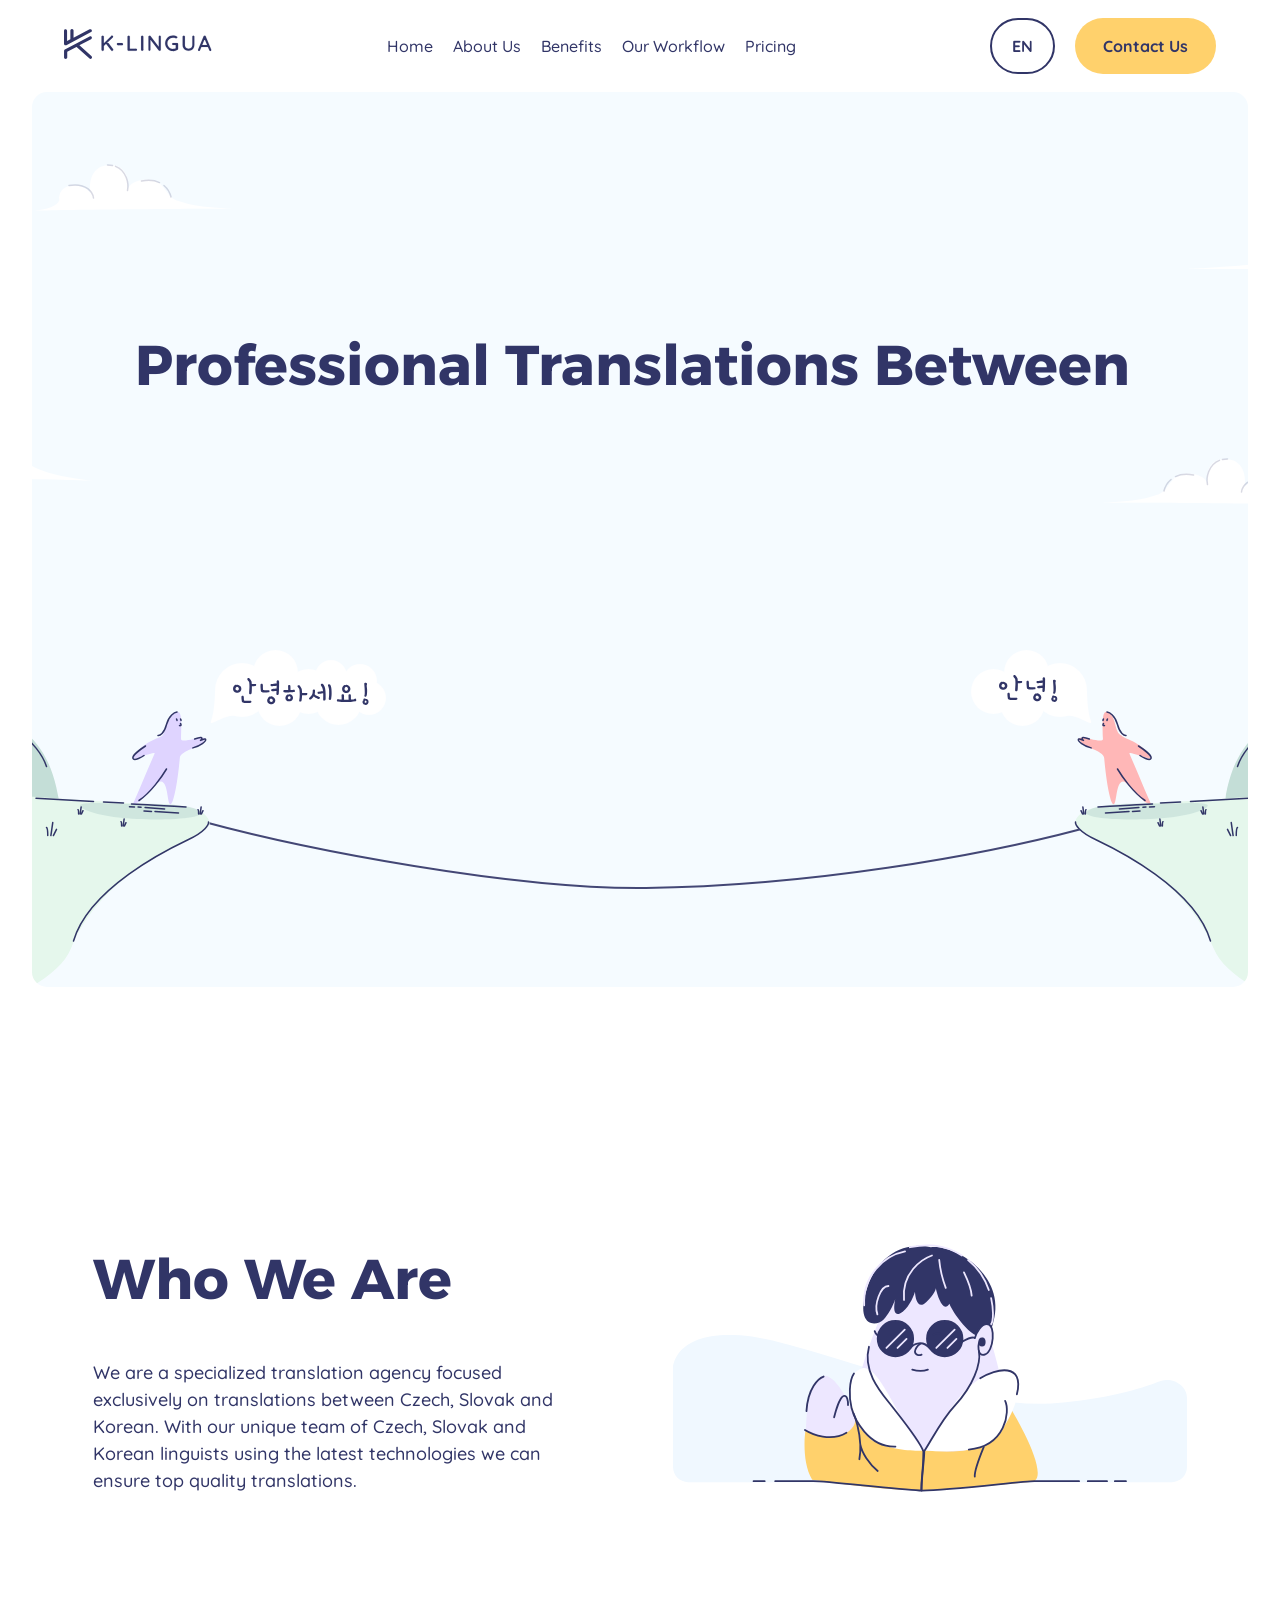
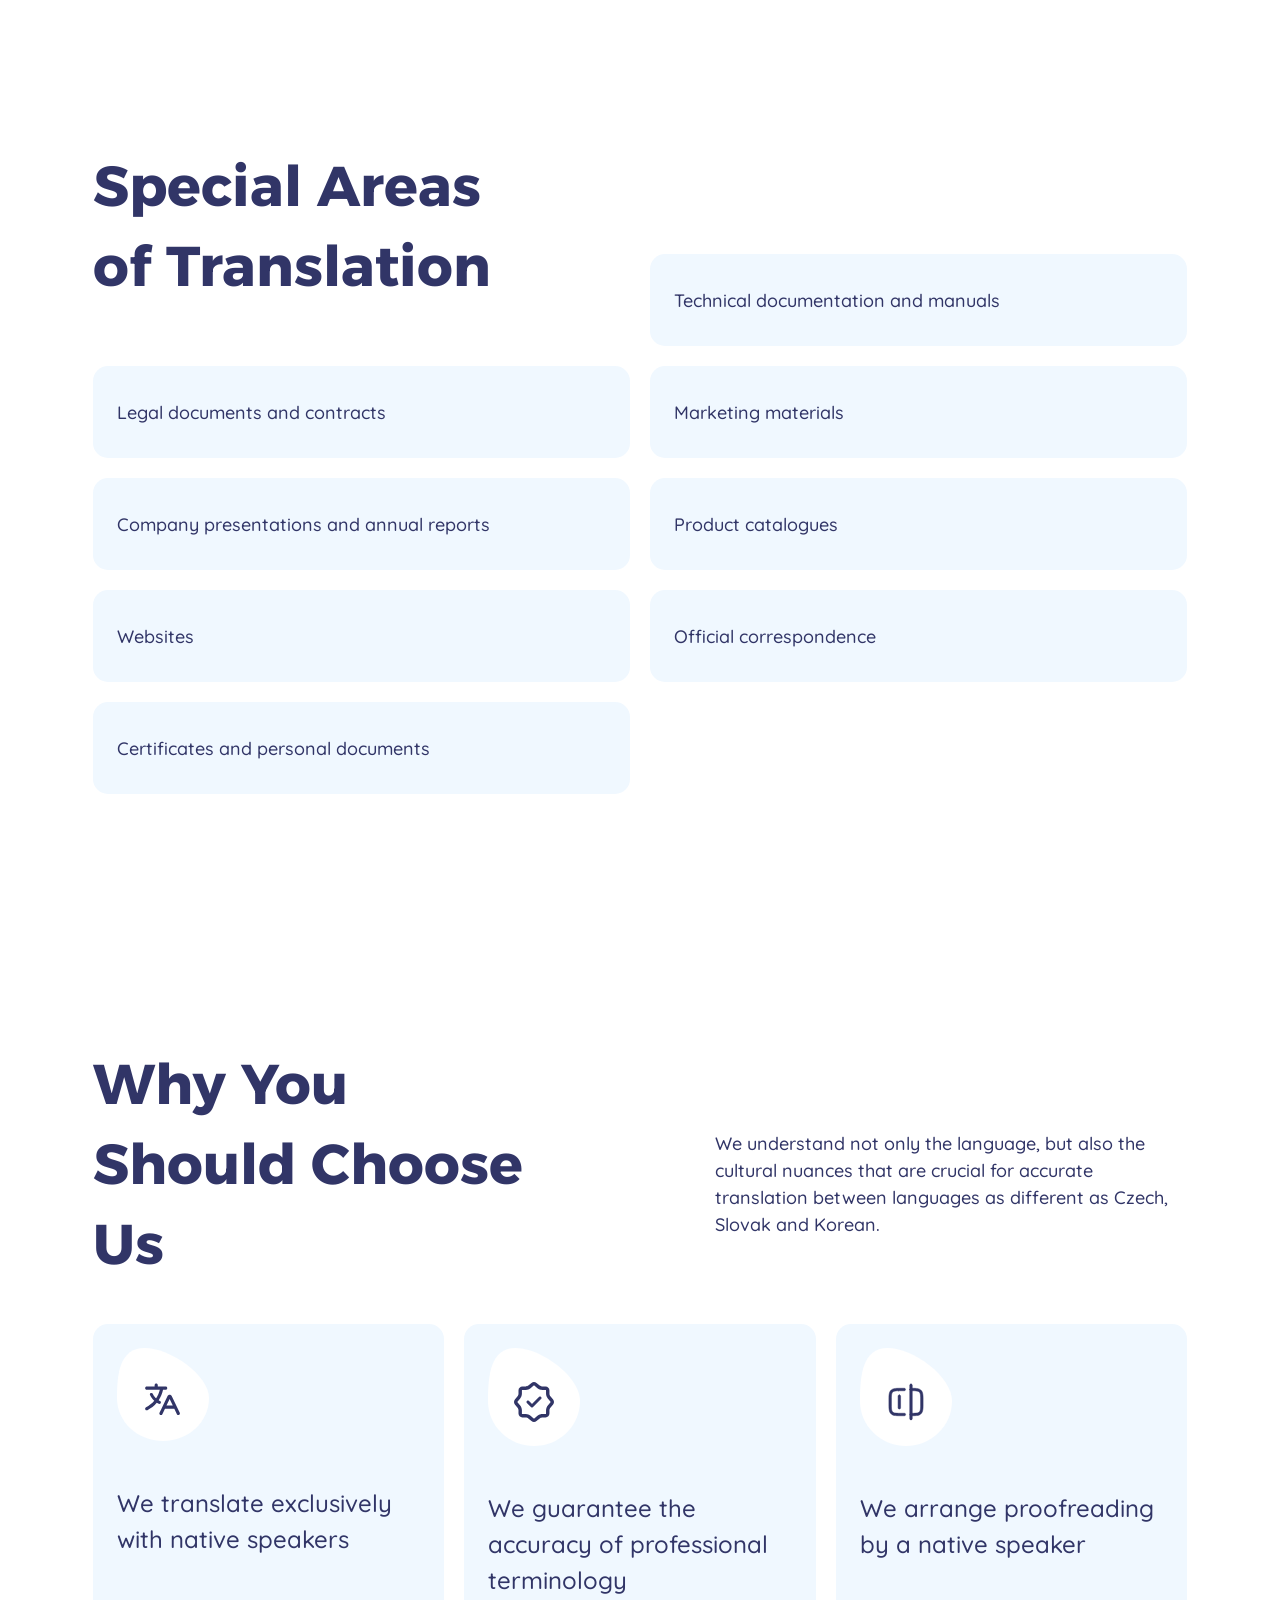
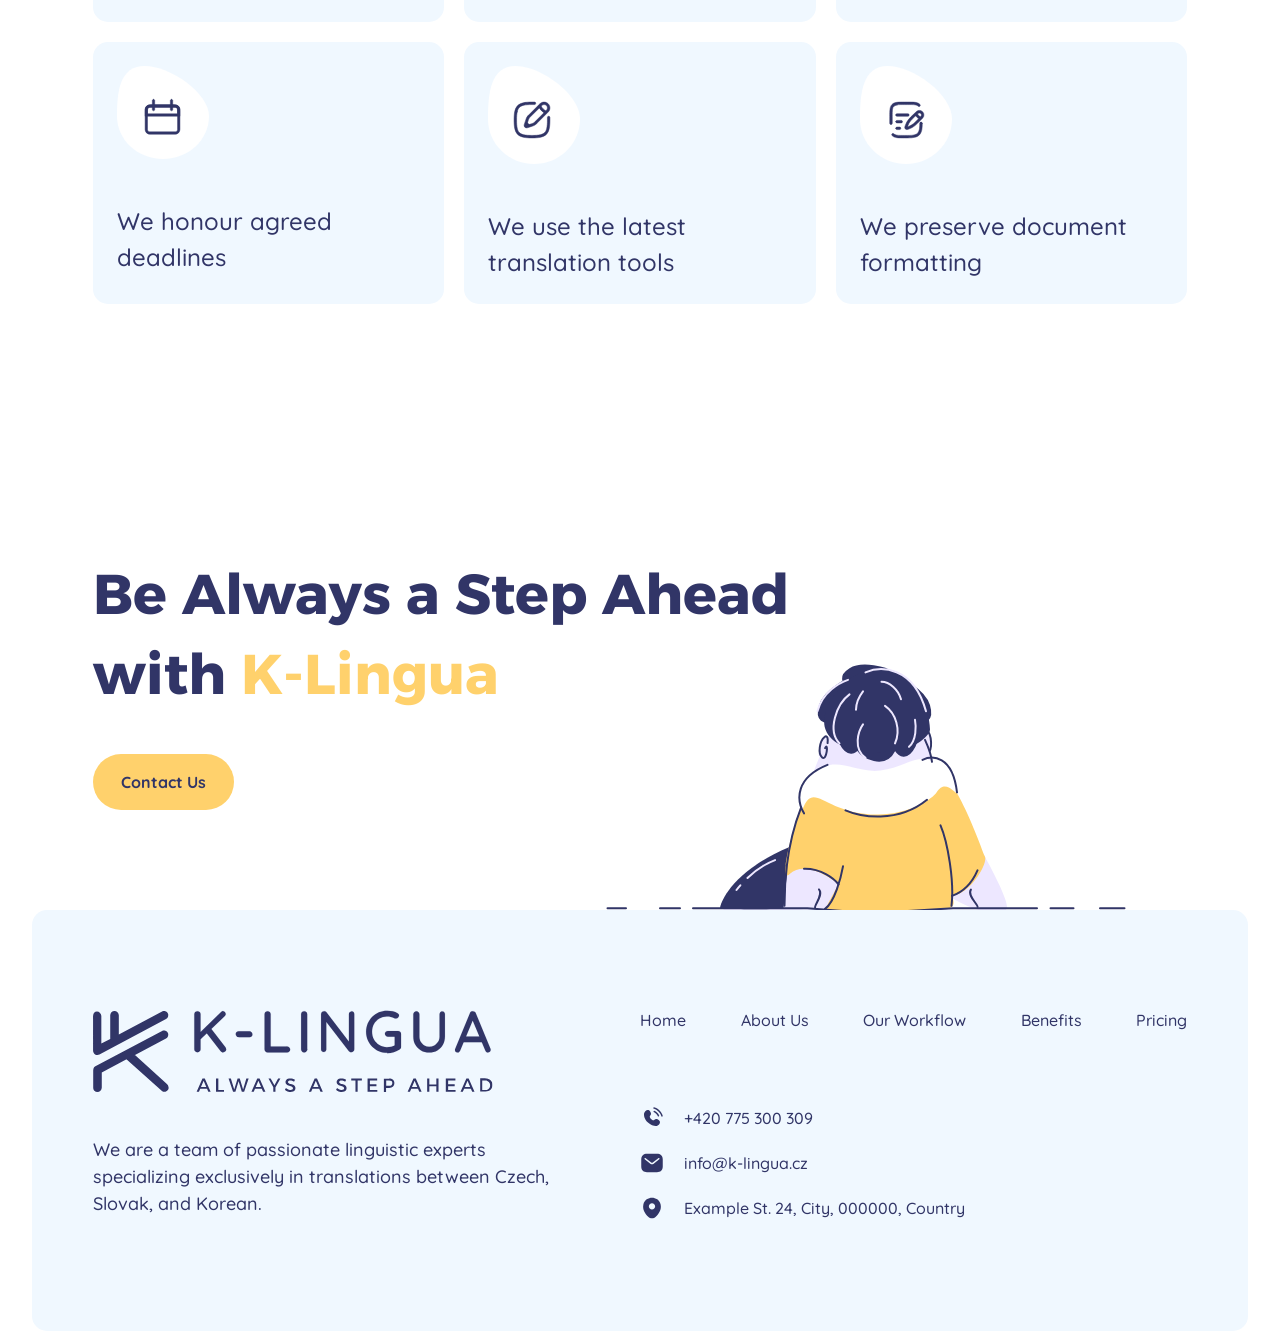
==== index.html @ 26749630 "added multilanguage support" ====
<!DOCTYPE html>
<html lang="en">
  <head>
    <meta charset="UTF-8" />
    <meta name="viewport" content="width=device-width, initial-scale=1.0" />
    <title>K-Lingua Korean translation</title>
    <link
      rel="apple-touch-icon"
      sizes="180x180"
      href="img/apple-touch-icon.png"
    />
    <link
      rel="icon"
      type="image/png"
      sizes="32x32"
      href="img/favicon-32x32.png"
    />
    <link
      rel="icon"
      type="image/png"
      sizes="16x16"
      href="img/favicon-16x16.png"
    />
    <link rel="stylesheet" href="styles/generalStyles.css" />
  </head>
  <body>
    <div class="menu" id="menu">
      <nav class="menu__nav nav">
        <ul class="nav__list">
          <li class="nav__item">
            <a
              href="index.html"
              class="nav__link link"
              data-ln="header-link__home"
              >Home</a
            >
          </li>
          <li class="nav__item">
            <a
              href="WhoAreWe.html"
              class="nav__link link"
              data-ln="header-link__about"
              >About Us</a
            >
          </li>
          <li class="nav__item">
            <a
              href="Benefits.html"
              class="nav__link link"
              data-ln="header-link__benefits"
              >Benefits</a
            >
          </li>
          <li class="nav__item">
            <a
              href="HowWeWork.html"
              class="nav__link link"
              data-ln="header-link__workflow"
              >Our Workflow</a
            >
          </li>
          <li class="nav__item">
            <a
              href="Prices.html"
              class="nav__link link"
              data-ln="header-link__pricing"
              >Pricing</a
            >
          </li>
        </ul>
        <button
          class="nav__button button button--primary button--contact"
          data-ln="btn-contact"
        >
          Contact Us
        </button>
      </nav>
    </div>
    <header class="header">
      <div class="header__container container">
        <a class="header__logo image" href="index.html">
          <img
            src="img/K-lingua_short.svg"
            alt="logo"
            class="header__logo-img img"
          />
        </a>
        <nav class="header__nav nav">
          <ul class="nav__list">
            <li class="nav__item">
              <a
                href="index.html"
                class="nav__link link"
                data-ln="header-link__home"
                >Home</a
              >
            </li>
            <li class="nav__item">
              <a
                href="WhoAreWe.html"
                class="nav__link link"
                data-ln="header-link__about"
                >About Us</a
              >
            </li>
            <li class="nav__item">
              <a
                href="Benefits.html"
                class="nav__link link"
                data-ln="header-link__benefits"
                >Benefits</a
              >
            </li>
            <li class="nav__item">
              <a
                href="HowWeWork.html"
                class="nav__link link"
                data-ln="header-link__workflow"
                >Our Workflow</a
              >
            </li>
            <li class="nav__item">
              <a
                href="Prices.html"
                class="nav__link link"
                data-ln="header-link__pricing"
                >Pricing</a
              >
            </li>
          </ul>
        </nav>
        <div class="header__buttons">
          <div class="header__lang">
            <img src="" alt="" class="header__lang-icon" />
            <button
              id="en"
              class="header__button button button--secondary header__lang-text"
            >
              CZ
            </button>
            <button
              id="cz"
              class="header__button button button--secondary header__lang-text"
            >
              EN
            </button>
          </div>
          <button
            class="header__button button button--primary button--contact"
            data-ln="btn-contact"
          >
            Contact Us
          </button>
          <div class="header__burger burger" id="open-menu"></div>
        </div>
      </div>
    </header>
    <div class="wrapper">
      <main class="wrapper__main main">
        <section class="section hero-section">
          <div class="section__container container hero-section__container">
            <div class="hero-section__text-block">
              <h1 class="section__headline hero-section__headline">
                <span class="hero-section__word" data-ln="home-page__hero-1">
                  Professional&nbsp;
                </span>
                <span class="hero-section__word" data-ln="home-page__hero-2">
                  Translations&nbsp;
                </span>
                <span class="hero-section__word" data-ln="home-page__hero-3">
                  Between&nbsp;
                </span>
                <span
                  class="hero-section__word highlight"
                  data-ln="home-page__hero-4"
                  >Czech,</span
                >&nbsp;
                <span
                  class="hero-section__word highlight"
                  data-ln="home-page__hero-5"
                  >Slovak,</span
                >&nbsp;
                <span
                  class="hero-section__word highlight"
                  data-ln="home-page__hero-6"
                  >English,</span
                >&nbsp;
                <span class="hero-section__word" data-ln="home-page__hero-7"
                  >and&nbsp;</span
                >
                <span
                  class="hero-section__word highlight"
                  data-ln="home-page__hero-8"
                  >Korean</span
                >
              </h1>
              <div class="hero-section__sub-block">
                <p
                  class="hero-section__text section__text"
                  data-ln="home-page__hero-subtitle"
                >
                  Lorem ipsum dolor sit amet. Lorem ipsum dolor sit amet. Lorem
                  ipsum dolor sit amet. Lorem ipsum dolor sit amet.
                </p>
                <button
                  class="hero-section__button button button--primary"
                  data-ln="home-page__start"
                >
                  Let's Start
                </button>
              </div>
            </div>
          </div>
        </section>
        <section class="section who-are-we-section">
          <div
            class="who-are-we-section__container section__container container"
          >
            <div class="who-are-we-section__text-block section__text-block">
              <h2
                class="section__headline who-are-we-section__headline"
                data-ln="home-page__whoarewe-headline"
              >
                Who We Are
              </h2>
              <p
                class="who-are-we-section__text section__text"
                data-ln="home-page__whoarewe-description"
              >
                We are a specialized translation agency focused exclusively on
                translations between Czech, Slovak and Korean. With our unique
                team of Czech, Slovak and Korean linguists using the latest
                technologies we can ensure top quality translations.
              </p>
            </div>
            <div class="who-are-we-section__image section__image image">
              <img
                src="img/whoarewe.svg"
                alt="who_are_we_icon"
                class="who-are-we-section__img img art"
              />
            </div>
          </div>
        </section>
        <section class="section services-section">
          <div class="services-section__container section__container container">
            <h2
              class="section__headline services-section__headline"
              data-ln="home-page__service-headline"
            >
              Special Areas
              <br />
              of Translation
            </h2>
            <div class="services-section__plate">
              <p
                class="services-section__text section__text"
                data-ln="home-page__service-1"
              >
                Technical documentation and manuals
              </p>
              <img
                src="img/arrow.svg"
                alt="arrow_icon"
                class="services-section__icon icon"
              />
            </div>
            <div class="services-section__plate">
              <p
                class="services-section__text section__text"
                data-ln="home-page__service-2"
              >
                Legal documents and contracts
              </p>
              <img
                src="img/arrow.svg"
                alt="arrow_icon"
                class="services-section__icon icon"
              />
            </div>
            <div class="services-section__plate">
              <p
                class="services-section__text section__text"
                data-ln="home-page__service-3"
              >
                Marketing materials
              </p>
              <img
                src="img/arrow.svg"
                alt="arrow_icon"
                class="services-section__icon icon"
              />
            </div>
            <div class="services-section__plate">
              <p
                class="services-section__text section__text"
                data-ln="home-page__service-4"
              >
                Company presentations and annual reports
              </p>
              <img
                src="img/arrow.svg"
                alt="arrow_icon"
                class="services-section__icon icon"
              />
            </div>
            <div class="services-section__plate">
              <p
                class="services-section__text section__text"
                data-ln="home-page__service-5"
              >
                Product catalogues
              </p>
              <img
                src="img/arrow.svg"
                alt="arrow_icon"
                class="services-section__icon icon"
              />
            </div>
            <div class="services-section__plate">
              <p
                class="services-section__text section__text"
                data-ln="home-page__service-6"
              >
                Websites
              </p>
              <img
                src="img/arrow.svg"
                alt="arrow_icon"
                class="services-section__icon icon"
              />
            </div>
            <div class="services-section__plate">
              <p
                class="services-section__text section__text"
                data-ln="home-page__service-7"
              >
                Official correspondence
              </p>
              <img
                src="img/arrow.svg"
                alt="arrow_icon"
                class="services-section__icon icon"
              />
            </div>
            <div class="services-section__plate">
              <p
                class="services-section__text section__text"
                data-ln="home-page__service-8"
              >
                Certificates and personal documents
              </p>
              <img
                src="img/arrow.svg"
                alt="arrow_icon"
                class="services-section__icon icon"
              />
            </div>
          </div>
        </section>
        <section class="why-us-section section">
          <div class="why-us-section__container section__container container">
            <div class="section__text-block why-us-section__text-block">
              <h2
                class="section__headline why-us-section__headline"
                data-ln="home-page__why-headline"
              >
                Why You Should Choose Us
              </h2>
              <p
                class="section__text why-us-section__text"
                data-ln="home-page__why-description"
              >
                We understand not only the language, but also the cultural
                nuances that are crucial for accurate translation between
                languages as different as Czech, Slovak and Korean.
              </p>
            </div>
            <div class="why-us-section__grid">
              <div class="why-us-section__block">
                <div class="why-us-section__image image icon">
                  <img
                    src="img/translate_icon.svg"
                    alt="translate_icon"
                    class="why-us-section__img img"
                  />
                </div>
                <p
                  class="why-us-section__text section__text"
                  data-ln="home-page__why-1"
                >
                  We translate exclusively with native speakers
                </p>
              </div>
              <div class="why-us-section__block">
                <div class="why-us-section__image image icon">
                  <img
                    src="img/guarantee_icon.svg"
                    alt="guarantee_icon"
                    class="why-us-section__img img"
                  />
                </div>
                <p
                  class="why-us-section__text section__text"
                  data-ln="home-page__why-2"
                >
                  We guarantee the accuracy of professional terminology
                </p>
              </div>
              <div class="why-us-section__block">
                <div class="why-us-section__image image icon">
                  <img
                    src="img/proof_icon.svg"
                    alt="proof_icon"
                    class="why-us-section__img img"
                  />
                </div>
                <p
                  class="why-us-section__text section__text"
                  data-ln="home-page__why-3"
                >
                  We arrange proofreading by a native speaker
                </p>
              </div>
              <div class="why-us-section__block">
                <div class="why-us-section__image image icon">
                  <img
                    src="img/deadlines_icon.svg"
                    alt="deadlines_icon"
                    class="why-us-section__img img"
                  />
                </div>
                <p
                  class="why-us-section__text section__text"
                  data-ln="home-page__why-4"
                >
                  We honour agreed deadlines
                </p>
              </div>
              <div class="why-us-section__block">
                <div class="why-us-section__image image icon">
                  <img
                    src="img/tools_icon.svg"
                    alt="tools_icon"
                    class="why-us-section__img img"
                  />
                </div>
                <p
                  class="why-us-section__text section__text"
                  data-ln="home-page__why-5"
                >
                  We use the latest translation tools
                </p>
              </div>
              <div class="why-us-section__block">
                <div class="why-us-section__image image icon">
                  <img
                    src="img/formatting_icon.svg"
                    alt="formatting_icon"
                    class="why-us-section__img img"
                  />
                </div>
                <p
                  class="why-us-section__text section__text"
                  data-ln="home-page__why-6"
                >
                  We preserve document formatting
                </p>
              </div>
            </div>
          </div>
        </section>
        <section class="above-footer-section section">
          <div
            class="above-footer-section__container section__container container"
          >
            <div class="above-footer-section__text-block">
              <h2
                class="above-footer-section__headline section__headline"
                data-ln="footer-headline"
              >
                Be Always a Step Ahead with
                <span class="text-highlight">K-Lingua</span>
              </h2>
              <div class="above-footer-section__buttons">
                <button
                  class="above-footer-section__button button button--primary button--contact"
                  data-ln="btn-contact"
                >
                  Contact Us
                </button>
                <!-- <button class="above-footer-section__button button button--secondary">Get free translation quote</button> -->
              </div>
            </div>
          </div>
        </section>
      </main>
      <footer class="wrapper__footer footer">
        <div class="footer__guy image">
          <img
            src="img/footer_guy.svg"
            alt="footer_guy_icon"
            class="footer__guy-img img"
          />
        </div>
        <div class="footer__container container">
          <div class="footer__logo image">
            <img
              src="img/K-lingua_h_full.svg"
              alt="logo"
              class="footer__logo-img img"
            />
          </div>
          <div class="footer__nav">
            <a
              href="index.html"
              class="footer__link link"
              data-ln="header-link__home"
              >Home</a
            >
            <a
              href="WhoAreWe.html"
              class="footer__link link"
              data-ln="header-link__about"
              >About Us</a
            >
            <a
              href="HowWeWork.html"
              class="footer__link link"
              data-ln="header-link__workflow"
              >Our Workflow</a
            >
            <a
              href="Benefits.html"
              class="footer__link link"
              data-ln="header-link__benefits"
              >Benefits</a
            >
            <a
              href="Prices.html"
              class="footer__link link"
              data-ln="header-link__pricing"
              >Pricing</a
            >
          </div>
          <div class="footer__text-block">
            <p class="footer__text section__text" data-ln="footer__description">
              We are a team of passionate linguistic experts specializing
              exclusively in translations between Czech, Slovak, and Korean.
            </p>
          </div>
          <div class="footer__info">
            <a href="tel:+420775300309" class="footer__info-link link">
              <div class="footer__info-icon icon">
                <img
                  src="img/phone.svg"
                  alt="phone_icon"
                  class="footer__info-icon-img img"
                />
              </div>
              +420 775 300 309
            </a>
            <a href="mailto:info@k-lingua.cz" class="footer__info-link link">
              <div class="footer__info-icon icon">
                <img
                  src="img/email.svg"
                  alt="email_icon"
                  class="footer__info-icon-img img"
                />
              </div>
              info@k-lingua.cz
            </a>
            <a href="#" class="footer__info-link link">
              <div class="footer__info-icon icon">
                <img
                  src="img/location.svg"
                  alt="location_icon"
                  class="footer__info-icon-img img"
                />
              </div>
              <span data-ln="footer__address">
                Example St. 24, City, 000000, Country
              </span>
            </a>
          </div>
        </div>
      </footer>
    </div>
    <script src="./scripts/languages.js" defer type="module"></script>
    <script src="./scripts/menu.js" defer></script>
    <script src="./scripts/scroll.js" defer></script>
    <script src="./scripts/animations.js" defer></script>
    <script src="./scripts/typing.js" defer></script>
  </body>
</html>
---- styles/generalStyles.css ----
@import url("https://fonts.googleapis.com/css2?family=Alexandria:wght@100..900&family=Quicksand:wght@300..700&display=swap");
* {
  box-sizing: border-box;
  margin: 0;
  padding: 0;
}

.wrapper {
  overflow-x: hidden;
}

html, body {
  scroll-behavior: smooth;
  font-family: "Quicksand", sans-serif;
  font-weight: 500;
}

a {
  color: #313567;
  text-decoration: none;
}
a:visited {
  color: #313567;
}

h1, h2, h3, h4, p {
  color: #313567;
}

@keyframes animateBlock {
  to {
    opacity: 1;
    transform: translateY(0);
  }
}
@keyframes animateText {
  to {
    opacity: 1;
    transform: translateY(0);
  }
}
.animated {
  animation: animateBlock 800ms forwards;
}

.animatedText {
  animation: animateText 1s forwards;
}

.hero-section__headline {
  display: flex;
  flex-wrap: wrap;
  justify-content: center;
}

.hero-section__word {
  display: block;
  opacity: 0;
  transform: translateY(-150%);
}

.main {
  max-width: 95%;
  margin: 0 auto;
  overflow: hidden;
}
@media (min-width: 2000px) {
  .main {
    max-width: 1800px;
  }
}

.icon {
  display: flex;
  justify-content: center;
  align-items: center;
}

.image {
  display: block;
}

.img {
  width: 100%;
}

.container {
  width: 77%;
  height: 100%;
  margin: 0 auto;
  display: flex;
  flex-wrap: wrap;
}
@media (max-width: 1440px) {
  .container {
    width: 90%;
  }
}

.text-highlight {
  color: #FFD16C;
}

.header {
  position: sticky;
  top: 0;
  left: 0;
  background-color: white;
  height: 92px;
  margin: 0 auto;
  width: 100%;
  border-radius: 15px;
  z-index: 9999;
}
.header__logo {
  max-width: 148px;
}
.header__container {
  justify-content: space-between;
  align-items: center;
}
@media (min-width: 2000px) {
  .header__container {
    max-width: 1400px;
  }
}
@media (max-width: 1099px) {
  .header__button {
    display: none;
  }
}
.header__buttons {
  display: flex;
  align-items: center;
  gap: 20px;
}
.header__lang {
  display: flex;
  align-items: center;
  gap: 20px;
}
.header__lang-text {
  display: none;
}
.header__lang #en, .header__lang #cz {
  padding: 0 20px;
}
.header__lang .current {
  display: block;
}

.burger {
  display: none;
  transition: all 250ms ease-in-out;
}
@media (max-width: 1099px) {
  .burger {
    position: relative;
    display: block;
    background-color: #313567;
    height: 3px;
    width: 30px;
    border-radius: 15px;
  }
  .burger:hover {
    cursor: pointer;
  }
  .burger::after {
    content: "";
    display: block;
    position: absolute;
    border-radius: 15px;
    background-color: #313567;
    height: 3px;
    width: 16px;
    bottom: -12px;
    right: 0;
  }
  .burger::before {
    content: "";
    display: block;
    position: absolute;
    border-radius: 15px;
    background-color: #313567;
    height: 3px;
    width: 24px;
    top: -12px;
    right: 0;
  }
}

.open-burger {
  transform: rotate(45deg);
}
.open-burger::after {
  content: "";
  display: block;
  position: static;
  background-color: #313567;
  height: 3px;
  width: 30px;
  transform: rotate(90deg);
}
.open-burger::before {
  content: none;
}

.link {
  font-family: "Quicksand", sans-serif;
  font-weight: 500;
  font-size: 1rem;
}

.nav__list {
  list-style: none;
  display: flex;
  justify-content: space-between;
}
.nav__item:not(:first-child) {
  margin-left: 48px;
}
@media (max-width: 1280px) and (min-width: 1100px) {
  .nav__item:not(:first-child) {
    margin-left: 20px;
  }
}
.nav__link {
  display: block;
  position: relative;
  transition: all 300ms ease-in-out;
}
.nav__link:hover {
  transform: scale(1.1);
}
.nav__link:hover::after {
  content: "";
  position: absolute;
  display: block;
  bottom: -6px;
  left: 50%;
  transform: translateX(-50%);
  width: 3px;
  height: 3px;
  border-radius: 100%;
  background-color: #313567;
  opacity: 1;
  transform: translateY(0);
}
.nav__link::after {
  content: "";
  position: absolute;
  display: block;
  bottom: -6px;
  left: 50%;
  transform: translateX(-50%);
  width: 3px;
  height: 3px;
  border-radius: 100%;
  background-color: #313567;
  opacity: 0;
  transform: translateY(150%);
  transition: all 300ms ease-in-out;
}
@media (max-width: 1099px) {
  .nav {
    display: none;
  }
}

.toggle {
  background-color: #F0F8FF;
  height: 56px;
  display: flex;
  border-radius: 56px;
}
.toggle__option {
  position: relative;
  display: flex;
  justify-content: center;
  align-items: center;
  padding: 0 24px;
}
.toggle__option--selected::after {
  content: "";
  position: absolute;
  border-radius: 56px;
  z-index: 0;
  top: 0;
  width: 0;
  display: block;
  width: 100%;
  height: 100%;
  background-color: #313567;
  animation: toggleAnimation 200ms ease-in-out 1;
}
.toggle__text {
  color: #313567;
  font-family: "Quicksand", sans-serif;
  font-size: 1rem;
  font-weight: 500;
  transition: all 210ms ease;
}
.toggle__option--selected .toggle__text {
  position: relative;
  color: white;
  z-index: 2;
}

@keyframes toggleAnimation {
  0% {
    opacity: 0;
    transform: scale(0);
  }
  100% {
    opacity: 1;
    transform: scale(1);
  }
}
.button {
  height: 56px;
  border-style: none;
  border-radius: 30px;
  padding: 0 56px;
  font-size: 1rem;
  font-family: "Quicksand", sans-serif;
  font-weight: 800;
  transition: all 200ms ease-in-out;
  color: #313567;
}
@media (max-width: 1280px) and (min-width: 1100px) {
  .button {
    padding: 0 28px;
  }
}
.button--primary {
  background: #FFD16C;
}
.button--secondary {
  background: transparent;
  border: solid #313567 2px;
}
.button:hover {
  background-color: #313567;
  color: #FFD16C;
  cursor: pointer;
  transform: scale(1.05);
}
.button:active {
  background-color: #313567;
  color: #FFD16C;
  transform: scale(0.95);
}
.button--third {
  background: #313567;
  color: white;
}
.button--third:hover {
  background-color: #FFD16C;
  color: #313567;
  cursor: pointer;
  transform: scale(1.05);
}

.menu {
  position: fixed;
  overflow-x: hidden;
  display: none;
  visibility: hidden;
  z-index: 1100;
  width: 100vw;
  height: 100vh;
  top: 0;
  left: 0;
  opacity: 0;
  background-color: white;
  transition: all 500ms ease-in-out;
}
.menu__header {
  position: relative;
  z-index: 999;
}
@media (max-width: 1099px) {
  .menu {
    display: block;
  }
}
.menu .nav {
  transform: translateY(-150%);
  box-sizing: border-box;
  padding: 100px 0 100px 0;
  display: flex;
  flex-direction: column;
  justify-content: space-between;
  margin: 0 auto;
  max-width: 90%;
  height: 100%;
  opacity: 0;
  background-color: white;
  transition: all 1s ease-in-out;
}
.menu .nav__list {
  display: flex;
  flex-direction: column;
  align-items: center;
  justify-content: space-evenly;
  height: 100%;
}
.menu .nav__item {
  margin: 0;
}
.menu .nav__link {
  font-size: 1.5rem;
}
.menu .nav__button {
  font-size: 1.5rem;
  height: 80px;
  border-radius: 80px;
}

.close-burger {
  position: relative;
  transform: rotate(0);
}
.close-burger::after {
  content: "";
  display: block;
  position: absolute;
  background-color: #313567;
  height: 3px;
  width: 16px;
  bottom: -12px;
  right: 0;
  transform: rotate(0);
}
.close-burger::before {
  content: "";
  display: block;
  position: absolute;
  background-color: #313567;
  height: 3px;
  width: 24px;
  top: -12px;
  right: 0;
}

.section {
  position: relative;
  transform: translateY(15%);
  opacity: 0;
}
.section__text-block {
  max-width: 480px;
}
@media (max-width: 1099px) {
  .section__text-block {
    max-width: 100%;
    text-align: center;
  }
}
.section__headline {
  font-size: 3.5rem;
  font-family: "Alexandria", sans-serif;
  margin-bottom: 40px;
  line-height: 5rem;
}
@media (max-width: 768px) {
  .section__headline {
    font-size: 2.25rem;
    line-height: 3rem;
  }
}
.section__text {
  font-size: 1.125rem;
  font-family: "Quicksand", sans-serif;
  font-weight: 500;
  line-height: 1.6875rem;
}
.section__container {
  justify-content: space-between;
  flex-wrap: nowrap;
}
.section:not(:first-child) {
  margin-top: 250px;
}
@media (max-width: 768px) {
  .section:not(:first-child) {
    margin-top: 100px;
  }
}
.section__list {
  list-style: none;
  margin-top: 40px;
  margin-left: 40px;
}
.section__item {
  position: relative;
  font-family: "Quicksand", sans-serif;
  font-size: 1.125rem;
  color: #313567;
  font-weight: 500;
  line-height: 1.6875rem;
  transition: all 200ms ease-in-out;
}
.section__item:not(:last-child) {
  margin-bottom: 1.125rem;
}
.section__item::before {
  content: "";
  display: block;
  width: 24px;
  height: 24px;
  position: absolute;
  left: 0;
  top: 0;
  transform: translateX(-200%);
  background: url("../img/bullet-point-circle.svg") center no-repeat;
}
.section__item:hover {
  color: #A26CFF;
}
.section__item:hover::before {
  content: "";
  background: url("../img/bullet-point-triangle.svg") center no-repeat;
}
.section__headline--s {
  font-size: 2rem;
  line-height: 3rem;
}

.highlight {
  background-color: #FFF1D2;
  border-radius: 15px;
  padding: 0 15px;
}

.hero-section {
  background: url("../img/intro__banner.svg") center no-repeat;
  height: 895px;
  border-radius: 15px;
}
@media (max-width: 768px) {
  .hero-section {
    background: url("../img/intro__banner_mobile.svg") center no-repeat;
    height: 780px;
  }
}
.hero-section--subpage {
  background: url("../img/sub__banner.svg") center no-repeat;
  height: 478px;
}
@media (max-width: 768px) {
  .hero-section--subpage {
    background: url("../img/sub__banner_mobile.svg") center no-repeat;
  }
}
.hero-section--subpage .container {
  justify-content: center;
  align-items: center;
}
.hero-section__sub-block {
  transform: translateY(50%);
  opacity: 0;
}
.hero-section__subtitle {
  font-size: 1rem;
  line-height: 5rem;
  font-family: "Alexandria", sans-serif;
  font-weight: 700;
  color: #A7ABD3;
}
@media (max-width: 768px) {
  .hero-section__subtitle {
    line-height: 3rem;
  }
}
.hero-section__text-block {
  text-align: center;
  display: flex;
  flex-direction: column;
  align-items: center;
}
@media (max-width: 768px) {
  .hero-section__text-block {
    margin-top: 40px;
  }
}
.hero-section__text {
  display: block;
  width: 730px;
}
@media (max-width: 768px) {
  .hero-section__text {
    width: 100%;
  }
}
.hero-section__container {
  flex-direction: column;
  justify-content: center;
  align-items: center;
}
@media (max-width: 768px) {
  .hero-section__container {
    justify-content: flex-start;
  }
}
.hero-section__button {
  margin-top: 40px;
}

.who-are-we-section .section__headline {
  white-space: nowrap;
}
.who-are-we-section__container {
  align-items: center;
}
@media (max-width: 1099px) {
  .who-are-we-section__container {
    justify-content: center;
    flex-wrap: wrap;
  }
}
@media (max-width: 1099px) {
  .who-are-we-section__text-block {
    margin-bottom: 40px;
  }
}
.who-are-we-section__image {
  margin-left: 100px;
}
@media (max-width: 1099px) {
  .who-are-we-section__image {
    margin-left: 0;
  }
}

.services-section__container {
  display: grid;
  grid-template-columns: repeat(3, 1fr);
  align-items: end;
  gap: 20px;
}
@media (max-width: 1280px) and (min-width: 1100px) {
  .services-section__container {
    grid-template-columns: repeat(2, 1fr);
  }
}
@media (max-width: 1099px) {
  .services-section__container {
    grid-template-columns: repeat(1, 1fr);
  }
}
.services-section__headline {
  width: 480px;
}
@media (max-width: 1099px) {
  .services-section__headline {
    width: 100%;
    text-align: center;
  }
}
.services-section__icon {
  opacity: 0;
  transform: translateX(-50%);
  transition: all 200ms ease-in-out;
}
.services-section__plate {
  display: flex;
  box-sizing: border-box;
  justify-content: space-between;
  align-items: center;
  height: 92px;
  background-color: #F0F8FF;
  padding: 0 24px;
  border-radius: 15px;
  transition: all 200ms ease-in-out;
}
.services-section__plate:hover {
  transform: scaleX(1.05);
  background-color: #FFD16C;
}
.services-section__plate:hover .icon {
  transform: translateX(0);
  opacity: 1;
}

.why-us-section__container {
  flex-direction: column;
}
@media (max-width: 1099px) {
  .why-us-section__container {
    justify-content: center;
    align-items: center;
  }
}
.why-us-section__text-block {
  display: grid;
  grid-template-columns: repeat(2, 1fr);
  max-width: 100%;
  gap: 150px;
  align-items: center;
}
@media (max-width: 1099px) {
  .why-us-section__text-block {
    grid-template-columns: repeat(1, 1fr);
    gap: 0;
    margin-bottom: 40px;
  }
}
.why-us-section__grid {
  display: grid;
  gap: 20px;
  grid-template-columns: repeat(3, 1fr);
}
@media (max-width: 1099px) {
  .why-us-section__grid {
    grid-template-columns: repeat(1, 1fr);
  }
}
.why-us-section__block {
  box-sizing: border-box;
  border-radius: 15px;
  background-color: #F0F8FF;
  padding: 24px;
  transition: all 200ms ease-in-out;
}
.why-us-section__block:hover {
  transform: scale(1.05);
}
.why-us-section__block .why-us-section__text {
  font-size: 1.5rem;
  line-height: 2.25rem;
  margin-top: 40px;
}
.why-us-section .icon {
  width: 92px;
}

.above-footer-section {
  margin-bottom: 100px;
}
@media (max-width: 768px) {
  .above-footer-section {
    margin-bottom: 250px;
  }
}
.above-footer-section__text-block {
  width: 730px;
}
@media (max-width: 768px) {
  .above-footer-section__text-block {
    text-align: center;
  }
}
.above-footer-section__buttons {
  display: flex;
}
@media (max-width: 768px) {
  .above-footer-section__buttons {
    flex-direction: column;
    justify-content: center;
    align-items: center;
  }
}
.above-footer-section__button:not(:first-child) {
  margin-left: 24px;
}
@media (max-width: 768px) {
  .above-footer-section__button:not(:first-child) {
    margin-left: 0;
    margin-top: 24px;
  }
}

.footer {
  position: relative;
  background-color: #F0F8FF;
  margin: 0 auto;
  max-width: 95%;
  border-radius: 15px;
}
@media (min-width: 2000px) {
  .footer {
    max-width: 1800px;
  }
}
.footer__guy {
  position: absolute;
  right: 10%;
  transform: translateY(-96%);
  z-index: -1;
}
@media (max-width: 1099px) {
  .footer__guy {
    right: -30%;
  }
}
@media (max-width: 768px) {
  .footer__guy {
    max-width: 90%;
  }
}
.footer__logo {
  max-width: 400px;
}
@media (max-width: 1099px) {
  .footer__logo {
    margin-bottom: 40px;
  }
}
.footer__nav {
  display: flex;
  justify-content: space-between;
}
@media (max-width: 1099px) {
  .footer__nav {
    margin-bottom: 0;
    width: 100%;
  }
}
@media (max-width: 450px) {
  .footer__nav {
    display: none;
  }
}
.footer__info {
  width: -moz-fit-content;
  width: fit-content;
}
.footer__container {
  display: grid;
  grid-template-columns: repeat(2, 1fr);
  box-sizing: border-box;
  padding: 100px 0;
}
@media (max-width: 1099px) {
  .footer__container {
    display: grid;
    grid-template-columns: 1fr;
    gap: 40px;
  }
}
@media (max-width: 768px) {
  .footer__container {
    text-align: center;
    align-content: center;
    justify-items: center;
  }
}
.footer__text {
  width: 480px;
}
@media (max-width: 1099px) {
  .footer__text {
    width: 100%;
  }
}
.footer__link {
  position: relative;
  transition: all 300ms ease-in-out;
}
.footer__link:hover {
  transform: scale(1.1);
}
.footer__link:hover::after {
  content: "";
  position: absolute;
  display: block;
  left: 50%;
  transform: translateX(-50%);
  width: 3px;
  height: 3px;
  border-radius: 100%;
  background-color: #313567;
  opacity: 1;
  transform: translateY(0);
}
.footer__link::after {
  content: "";
  position: absolute;
  display: block;
  left: 50%;
  transform: translateX(-50%);
  width: 3px;
  height: 3px;
  border-radius: 100%;
  background-color: #313567;
  opacity: 0;
  transform: translateY(150%);
  transition: all 300ms ease-in-out;
}
.footer__info-link {
  display: flex;
  align-items: center;
  line-height: 2.8125rem;
  transition: all 200ms ease-in-out;
}
.footer__info-link:hover .icon {
  transform: scale(1.2);
}
.footer__info-link:hover {
  transform: translateX(-5%);
}
.footer__info-link .icon {
  width: 24px;
  height: 24px;
  margin-right: 20px;
  transition: all 200ms ease-in-out;
}
.footer__text-block {
  margin-top: 40px;
}
@media (max-width: 1099px) {
  .footer__text-block {
    margin-top: 0;
  }
}/*# sourceMappingURL=generalStyles.css.map */
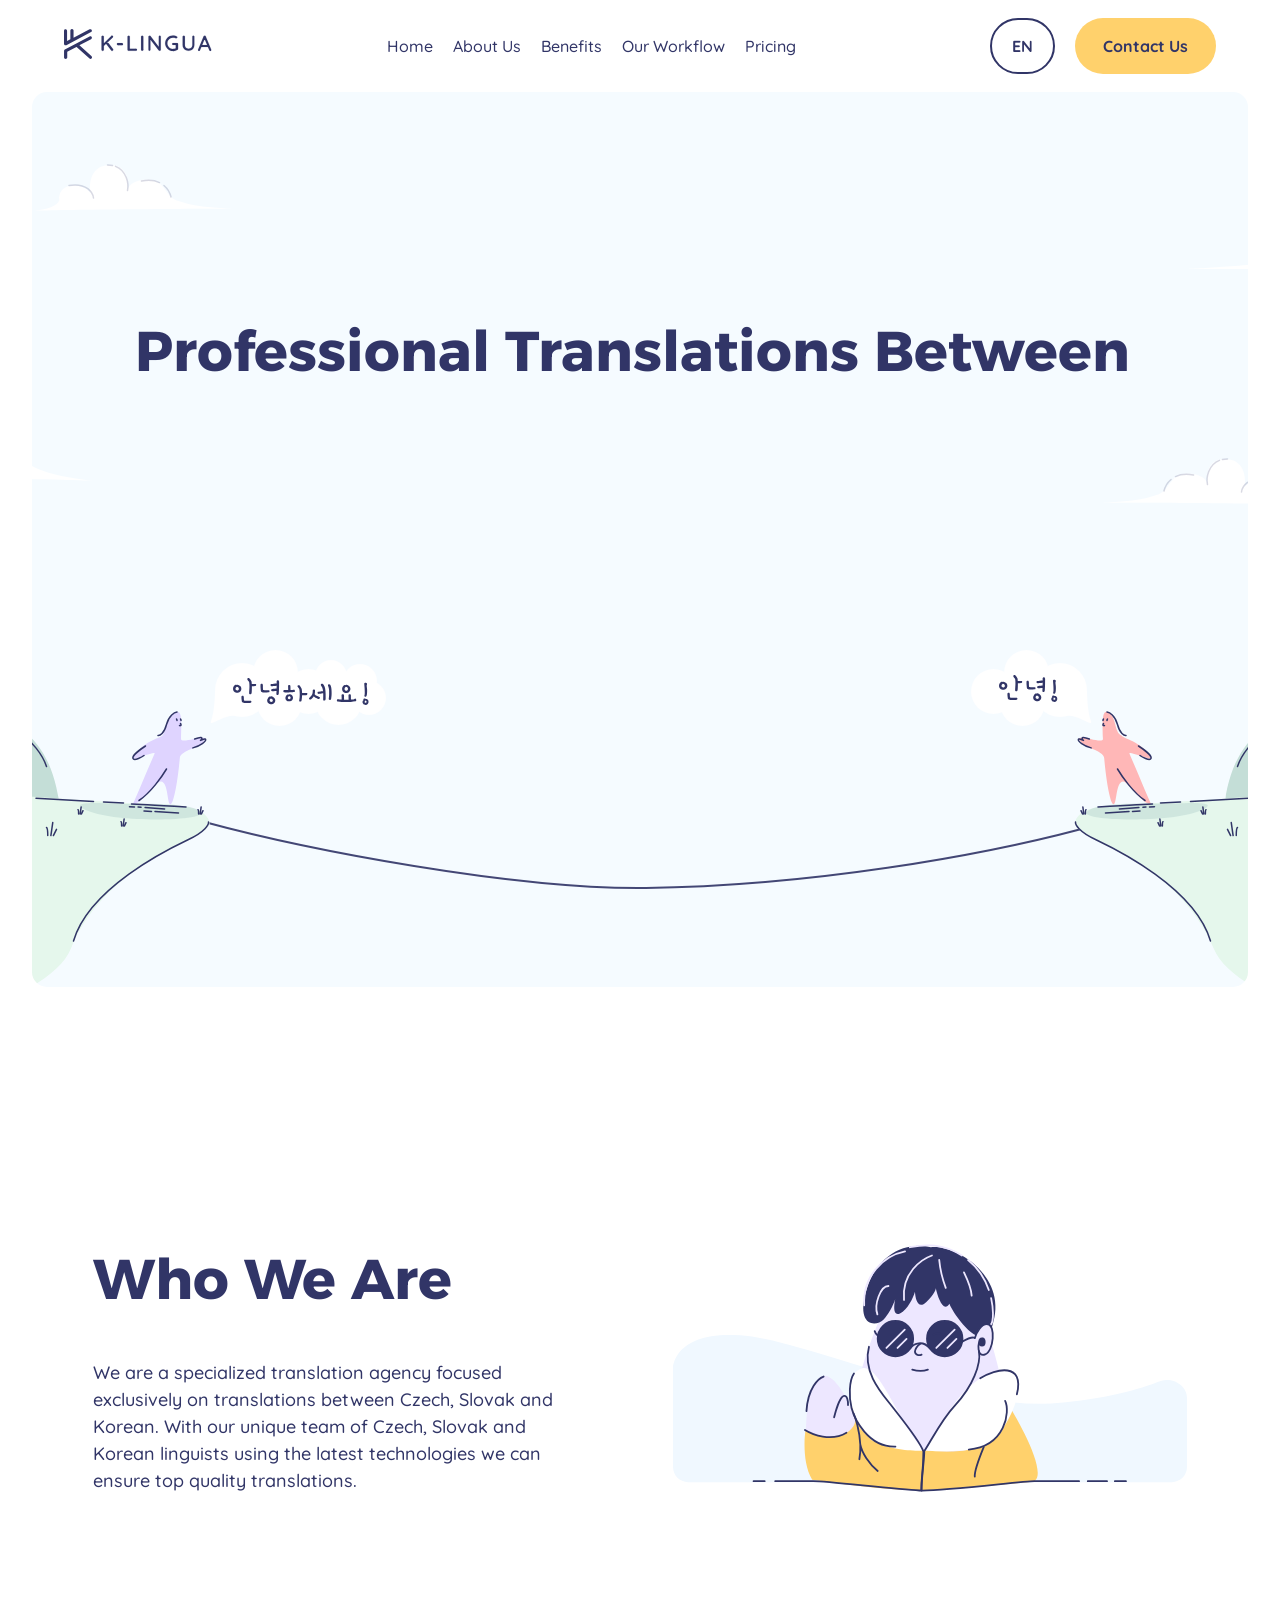
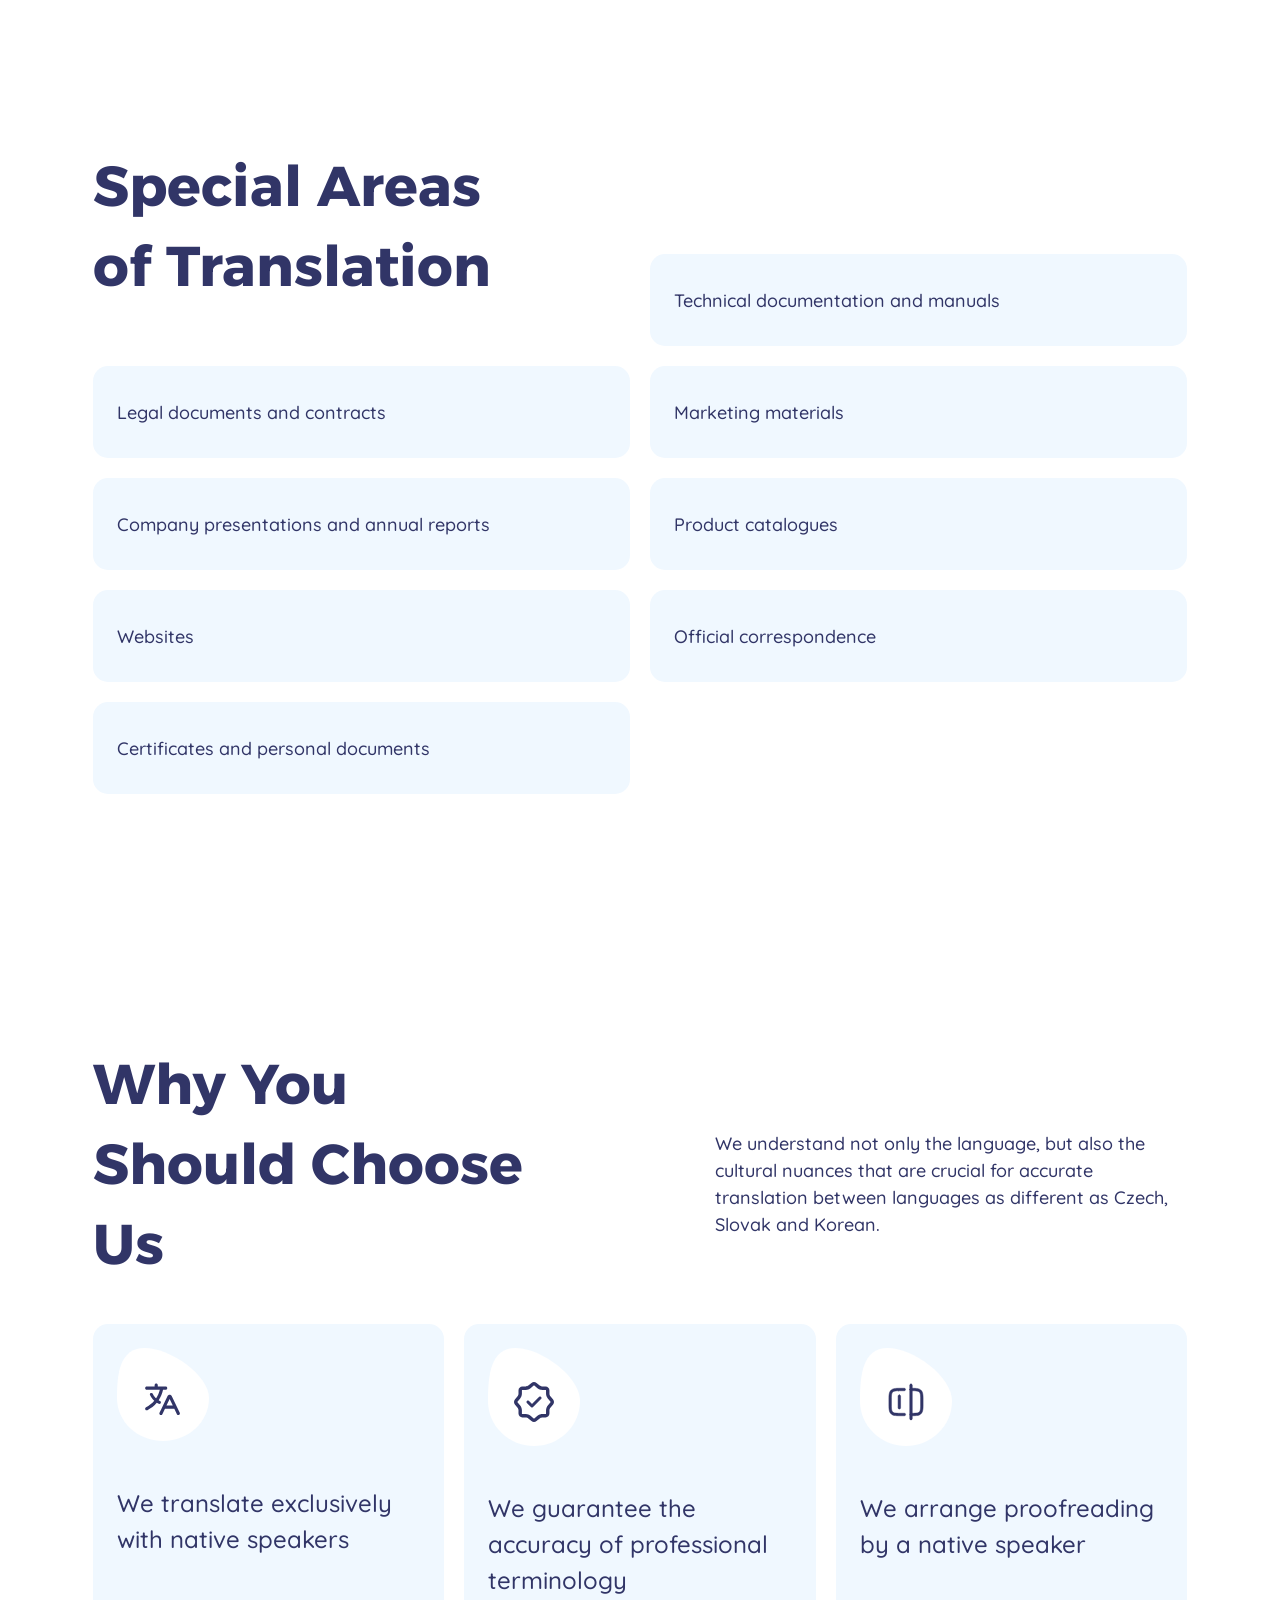
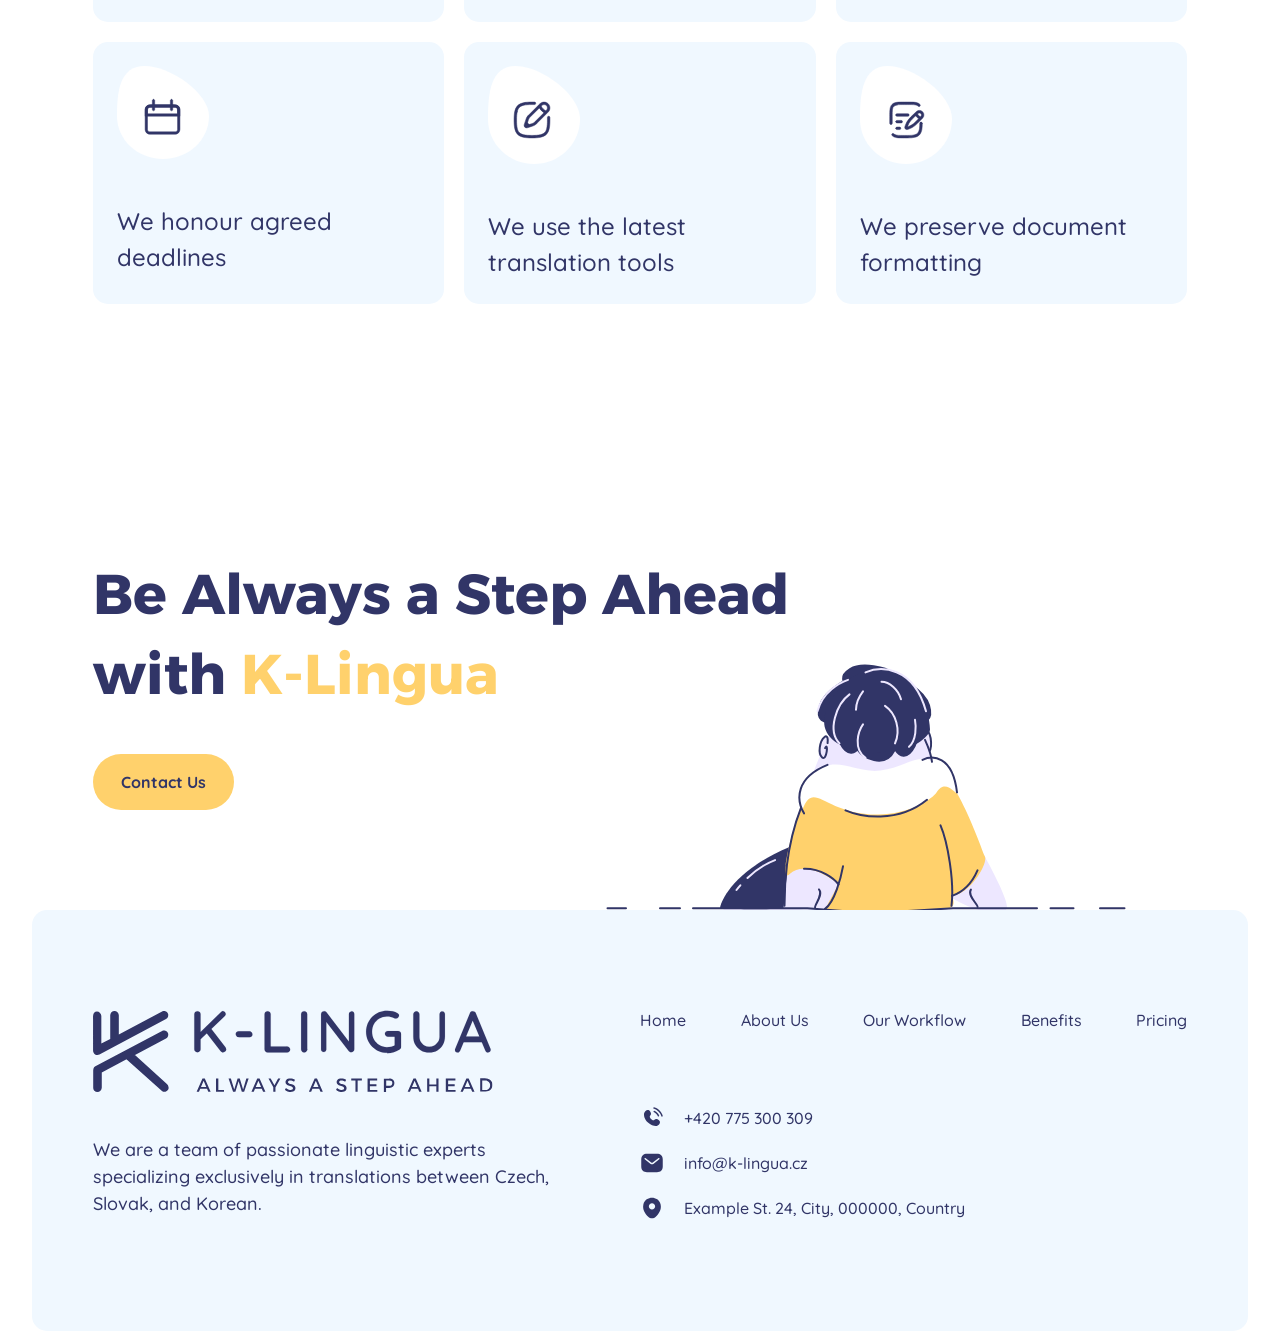
==== commit a65e8fe7: "K lingua translation fix" ====
--- a/index.html
+++ b/index.html
@@ -162,14 +162,17 @@
             <div class="hero-section__text-block">
               <h1 class="section__headline hero-section__headline">
                 <span class="hero-section__word" data-ln="home-page__hero-1">
-                  Professional&nbsp;
+                  Professional
                 </span>
+                <span>&nbsp;</span>
                 <span class="hero-section__word" data-ln="home-page__hero-2">
-                  Translations&nbsp;
+                  Translations
                 </span>
+                <span>&nbsp;</span>
                 <span class="hero-section__word" data-ln="home-page__hero-3">
-                  Between&nbsp;
+                  Between
                 </span>
+                <span>&nbsp;</span>
                 <span
                   class="hero-section__word highlight"
                   data-ln="home-page__hero-4"
@@ -186,8 +189,9 @@
                   >English,</span
                 >&nbsp;
                 <span class="hero-section__word" data-ln="home-page__hero-7"
-                  >and&nbsp;</span
-                >
+                  >and</span
+                >
+                <span>&nbsp;</span>
                 <span
                   class="hero-section__word highlight"
                   data-ln="home-page__hero-8"
@@ -244,13 +248,12 @@
         </section>
         <section class="section services-section">
           <div class="services-section__container section__container container">
-            <h2
-              class="section__headline services-section__headline"
-              data-ln="home-page__service-headline"
-            >
-              Special Areas
+            <h2 class="section__headline services-section__headline">
+              <span data-ln="home-page__service-headline-1">Special Areas</span>
               <br />
-              of Translation
+              <span data-ln="home-page__service-headline-2"
+                >of Translation</span
+              >
             </h2>
             <div class="services-section__plate">
               <p
@@ -475,11 +478,11 @@
             class="above-footer-section__container section__container container"
           >
             <div class="above-footer-section__text-block">
-              <h2
-                class="above-footer-section__headline section__headline"
-                data-ln="footer-headline"
-              >
-                Be Always a Step Ahead with
+              <h2 class="above-footer-section__headline section__headline">
+                <span data-ln="footer-headline-1">
+                  Be Always a Step Ahead with
+                </span>
+
                 <span class="text-highlight">K-Lingua</span>
               </h2>
               <div class="above-footer-section__buttons">
@@ -586,10 +589,10 @@
         </div>
       </footer>
     </div>
-    <script src="./scripts/languages.js" defer type="module"></script>
     <script src="./scripts/menu.js" defer></script>
     <script src="./scripts/scroll.js" defer></script>
     <script src="./scripts/animations.js" defer></script>
     <script src="./scripts/typing.js" defer></script>
+    <script src="./scripts/languages.js" defer type="module"></script>
   </body>
 </html>
